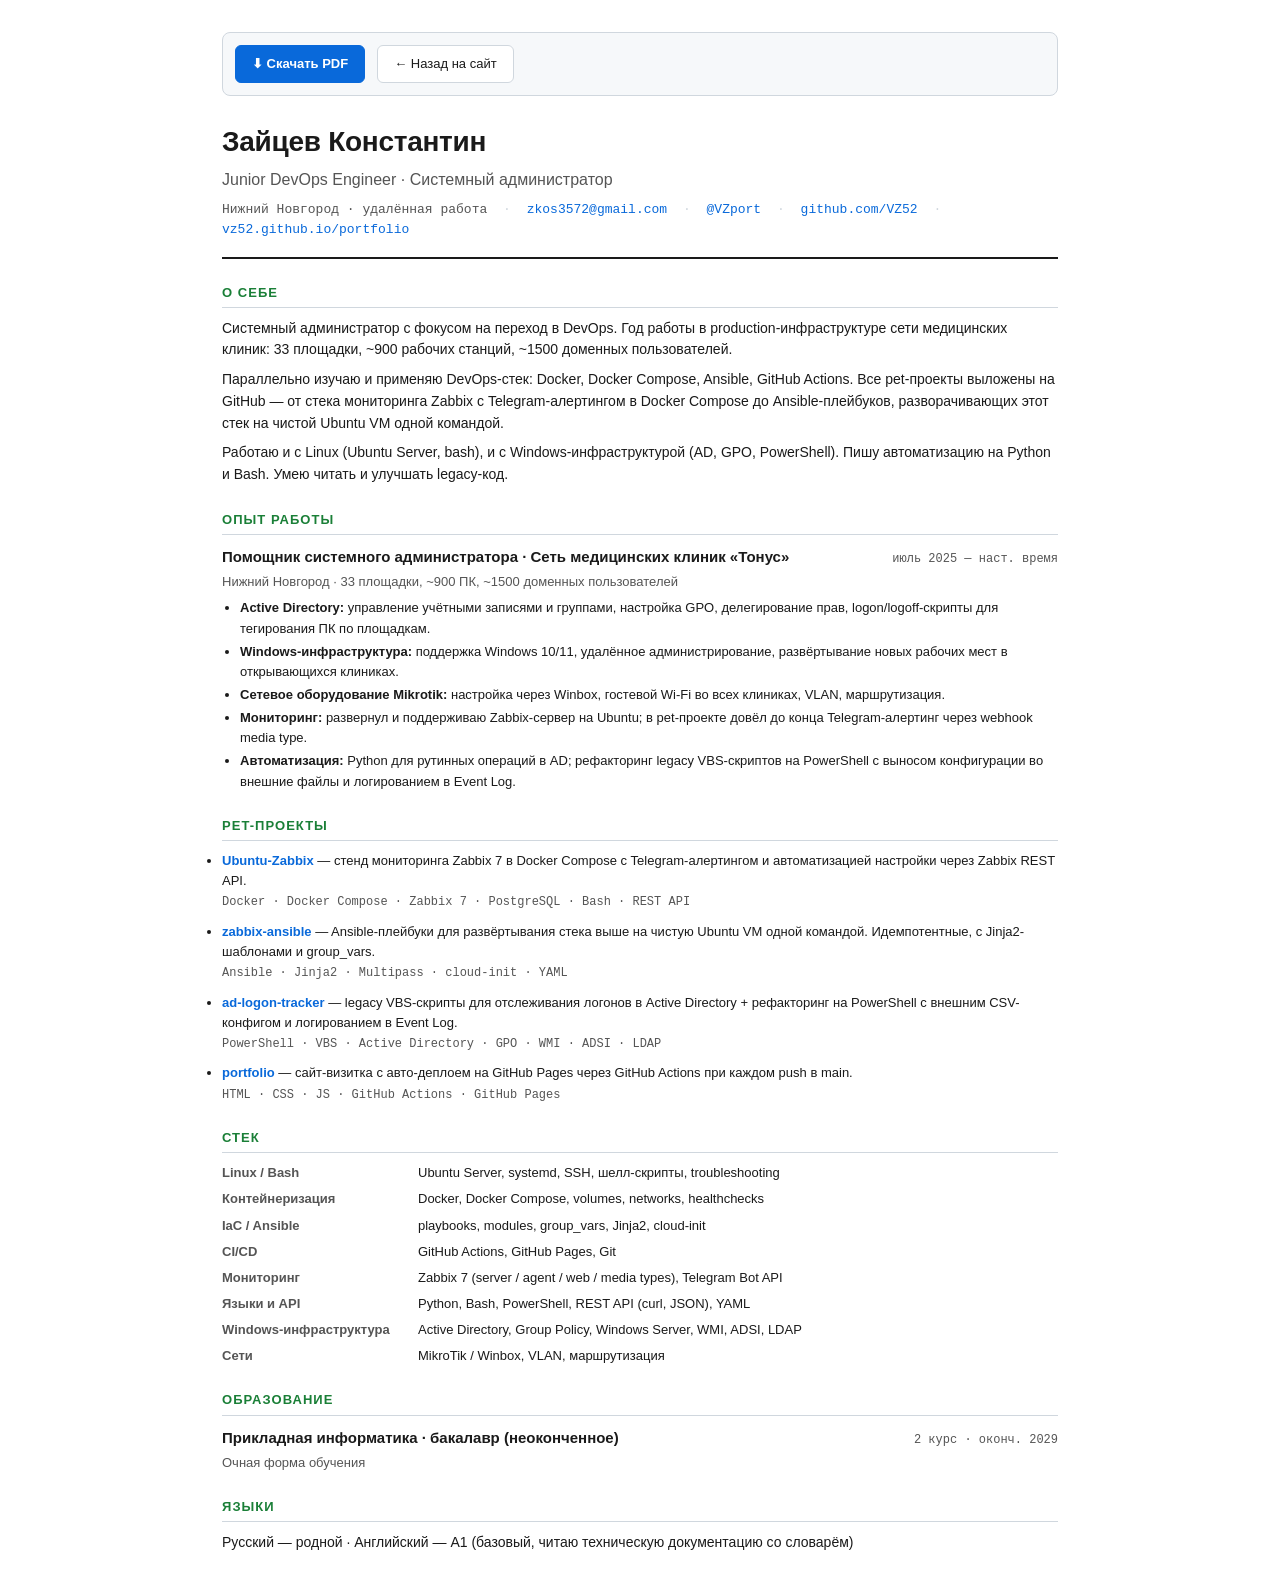
==== cv.html @ 30f7f747 "Фавикон + страница резюме (cv.html) с выгрузкой в PDF - favicon.svg: зелёный $_ в стиле terminal pro" ====
<!DOCTYPE html>
<html lang="ru">
<head>
  <meta charset="UTF-8" />
  <meta name="viewport" content="width=device-width, initial-scale=1.0" />
  <title>Резюме · Зайцев Константин — Junior DevOps</title>
  <link rel="icon" type="image/svg+xml" href="favicon.svg" />
  <style>
    :root {
      --bg: #ffffff;
      --text: #1a1a1a;
      --text-dim: #555;
      --accent: #0969da;
      --green: #1a7f37;
      --border: #d0d7de;
      --bg-soft: #f6f8fa;
      --mono: ui-monospace, 'SF Mono', Menlo, Monaco, monospace;
      --sans: -apple-system, BlinkMacSystemFont, 'Segoe UI', Roboto, sans-serif;
    }
    * { box-sizing: border-box; margin: 0; padding: 0; }
    body {
      background: var(--bg);
      color: var(--text);
      font-family: var(--sans);
      font-size: 14px;
      line-height: 1.55;
      padding: 32px;
      max-width: 900px;
      margin: 0 auto;
    }
    .actions {
      display: flex;
      gap: 12px;
      margin-bottom: 24px;
      padding: 12px;
      background: var(--bg-soft);
      border: 1px solid var(--border);
      border-radius: 8px;
    }
    .actions button, .actions a {
      padding: 8px 16px;
      border: 1px solid var(--border);
      border-radius: 6px;
      background: white;
      color: var(--text);
      font: inherit;
      font-size: 13px;
      cursor: pointer;
      text-decoration: none;
    }
    .actions button.primary {
      background: var(--accent);
      color: white;
      border-color: var(--accent);
      font-weight: 600;
    }
    .actions button:hover, .actions a:hover { opacity: 0.9; }

    header.cv-header {
      border-bottom: 2px solid var(--text);
      padding-bottom: 16px;
      margin-bottom: 24px;
    }
    header.cv-header h1 {
      font-size: 28px;
      font-weight: 700;
      letter-spacing: -0.01em;
      margin-bottom: 4px;
    }
    header.cv-header .role {
      font-size: 16px;
      color: var(--text-dim);
      margin-bottom: 8px;
    }
    header.cv-header .contacts {
      font-size: 13px;
      color: var(--text-dim);
      font-family: var(--mono);
    }
    header.cv-header .contacts a { color: var(--accent); text-decoration: none; }
    header.cv-header .contacts a:hover { text-decoration: underline; }
    header.cv-header .contacts span { margin: 0 8px; color: var(--border); }

    h2.section-title {
      font-size: 13px;
      font-weight: 700;
      text-transform: uppercase;
      letter-spacing: 0.08em;
      color: var(--green);
      margin: 24px 0 10px;
      padding-bottom: 4px;
      border-bottom: 1px solid var(--border);
    }

    .summary { margin-bottom: 8px; }
    .summary p { margin-bottom: 8px; }

    .exp-block { margin-bottom: 14px; }
    .exp-head {
      display: flex;
      justify-content: space-between;
      align-items: baseline;
      margin-bottom: 4px;
    }
    .exp-head .title { font-weight: 700; font-size: 15px; }
    .exp-head .period { font-size: 12px; color: var(--text-dim); font-family: var(--mono); }
    .exp-meta { font-size: 13px; color: var(--text-dim); margin-bottom: 6px; }
    .exp-block ul { padding-left: 18px; }
    .exp-block li { margin-bottom: 3px; font-size: 13px; }

    .skills-grid {
      display: grid;
      grid-template-columns: 180px 1fr;
      gap: 6px 16px;
    }
    .skills-grid dt {
      font-weight: 600;
      font-size: 13px;
      color: var(--text-dim);
    }
    .skills-grid dd { font-size: 13px; }

    .projects li { margin-bottom: 10px; font-size: 13px; }
    .projects li strong { color: var(--accent); }
    .projects li a { color: var(--accent); text-decoration: none; }
    .projects li a:hover { text-decoration: underline; }
    .projects li .stack {
      display: block;
      font-family: var(--mono);
      font-size: 12px;
      color: var(--text-dim);
      margin-top: 2px;
    }

    @media print {
      body { padding: 0; font-size: 12px; }
      .actions { display: none; }
      header.cv-header h1 { font-size: 22px; }
      h2.section-title { margin-top: 14px; font-size: 11px; }
      a { color: var(--text) !important; }
    }
  </style>
</head>
<body>

<div class="actions">
  <button class="primary" onclick="window.print()">⬇ Скачать PDF</button>
  <a href="index.html">← Назад на сайт</a>
</div>

<header class="cv-header">
  <h1>Зайцев Константин</h1>
  <p class="role">Junior DevOps Engineer · Системный администратор</p>
  <p class="contacts">
    Нижний Новгород · удалённая работа
    <span>·</span>
    <a href="mailto:zkos3572@gmail.com">zkos3572@gmail.com</a>
    <span>·</span>
    <a href="https://t.me/VZport">@VZport</a>
    <span>·</span>
    <a href="https://github.com/VZ52">github.com/VZ52</a>
    <span>·</span>
    <a href="https://vz52.github.io/portfolio/">vz52.github.io/portfolio</a>
  </p>
</header>

<section class="summary">
  <h2 class="section-title">О себе</h2>
  <p>
    Системный администратор с фокусом на переход в DevOps. Год работы
    в production-инфраструктуре сети медицинских клиник: 33 площадки,
    ~900 рабочих станций, ~1500 доменных пользователей.
  </p>
  <p>
    Параллельно изучаю и применяю DevOps-стек: Docker, Docker Compose,
    Ansible, GitHub Actions. Все pet-проекты выложены на GitHub —
    от стека мониторинга Zabbix с Telegram-алертингом в Docker Compose
    до Ansible-плейбуков, разворачивающих этот стек на чистой Ubuntu VM
    одной командой.
  </p>
  <p>
    Работаю и с Linux (Ubuntu Server, bash), и с Windows-инфраструктурой
    (AD, GPO, PowerShell). Пишу автоматизацию на Python и Bash. Умею читать
    и улучшать legacy-код.
  </p>
</section>

<section>
  <h2 class="section-title">Опыт работы</h2>
  <div class="exp-block">
    <div class="exp-head">
      <span class="title">Помощник системного администратора · Сеть медицинских клиник «Тонус»</span>
      <span class="period">июль 2025 — наст. время</span>
    </div>
    <p class="exp-meta">Нижний Новгород · 33 площадки, ~900 ПК, ~1500 доменных пользователей</p>
    <ul>
      <li><b>Active Directory:</b> управление учётными записями и группами, настройка GPO, делегирование прав, logon/logoff-скрипты для тегирования ПК по площадкам.</li>
      <li><b>Windows-инфраструктура:</b> поддержка Windows 10/11, удалённое администрирование, развёртывание новых рабочих мест в открывающихся клиниках.</li>
      <li><b>Сетевое оборудование Mikrotik:</b> настройка через Winbox, гостевой Wi-Fi во всех клиниках, VLAN, маршрутизация.</li>
      <li><b>Мониторинг:</b> развернул и поддерживаю Zabbix-сервер на Ubuntu; в pet-проекте довёл до конца Telegram-алертинг через webhook media type.</li>
      <li><b>Автоматизация:</b> Python для рутинных операций в AD; рефакторинг legacy VBS-скриптов на PowerShell с выносом конфигурации во внешние файлы и логированием в Event Log.</li>
    </ul>
  </div>
</section>

<section>
  <h2 class="section-title">Pet-проекты</h2>
  <ul class="projects">
    <li>
      <strong><a href="https://github.com/VZ52/Ubuntu-Zabbix">Ubuntu-Zabbix</a></strong> —
      стенд мониторинга Zabbix 7 в Docker Compose с Telegram-алертингом и автоматизацией настройки через Zabbix REST API.
      <span class="stack">Docker · Docker Compose · Zabbix 7 · PostgreSQL · Bash · REST API</span>
    </li>
    <li>
      <strong><a href="https://github.com/VZ52/zabbix-ansible">zabbix-ansible</a></strong> —
      Ansible-плейбуки для развёртывания стека выше на чистую Ubuntu VM одной командой. Идемпотентные, с Jinja2-шаблонами и group_vars.
      <span class="stack">Ansible · Jinja2 · Multipass · cloud-init · YAML</span>
    </li>
    <li>
      <strong><a href="https://github.com/VZ52/ad-logon-tracker">ad-logon-tracker</a></strong> —
      legacy VBS-скрипты для отслеживания логонов в Active Directory + рефакторинг на PowerShell с внешним CSV-конфигом и логированием в Event Log.
      <span class="stack">PowerShell · VBS · Active Directory · GPO · WMI · ADSI · LDAP</span>
    </li>
    <li>
      <strong><a href="https://github.com/VZ52/portfolio">portfolio</a></strong> —
      сайт-визитка с авто-деплоем на GitHub Pages через GitHub Actions при каждом push в main.
      <span class="stack">HTML · CSS · JS · GitHub Actions · GitHub Pages</span>
    </li>
  </ul>
</section>

<section>
  <h2 class="section-title">Стек</h2>
  <dl class="skills-grid">
    <dt>Linux / Bash</dt>
    <dd>Ubuntu Server, systemd, SSH, шелл-скрипты, troubleshooting</dd>
    <dt>Контейнеризация</dt>
    <dd>Docker, Docker Compose, volumes, networks, healthchecks</dd>
    <dt>IaC / Ansible</dt>
    <dd>playbooks, modules, group_vars, Jinja2, cloud-init</dd>
    <dt>CI/CD</dt>
    <dd>GitHub Actions, GitHub Pages, Git</dd>
    <dt>Мониторинг</dt>
    <dd>Zabbix 7 (server / agent / web / media types), Telegram Bot API</dd>
    <dt>Языки и API</dt>
    <dd>Python, Bash, PowerShell, REST API (curl, JSON), YAML</dd>
    <dt>Windows-инфраструктура</dt>
    <dd>Active Directory, Group Policy, Windows Server, WMI, ADSI, LDAP</dd>
    <dt>Сети</dt>
    <dd>MikroTik / Winbox, VLAN, маршрутизация</dd>
  </dl>
</section>

<section>
  <h2 class="section-title">Образование</h2>
  <div class="exp-block">
    <div class="exp-head">
      <span class="title">Прикладная информатика · бакалавр (неоконченное)</span>
      <span class="period">2 курс · оконч. 2029</span>
    </div>
    <p class="exp-meta">Очная форма обучения</p>
  </div>
</section>

<section>
  <h2 class="section-title">Языки</h2>
  <p>Русский — родной · Английский — A1 (базовый, читаю техническую документацию со словарём)</p>
</section>

</body>
</html>
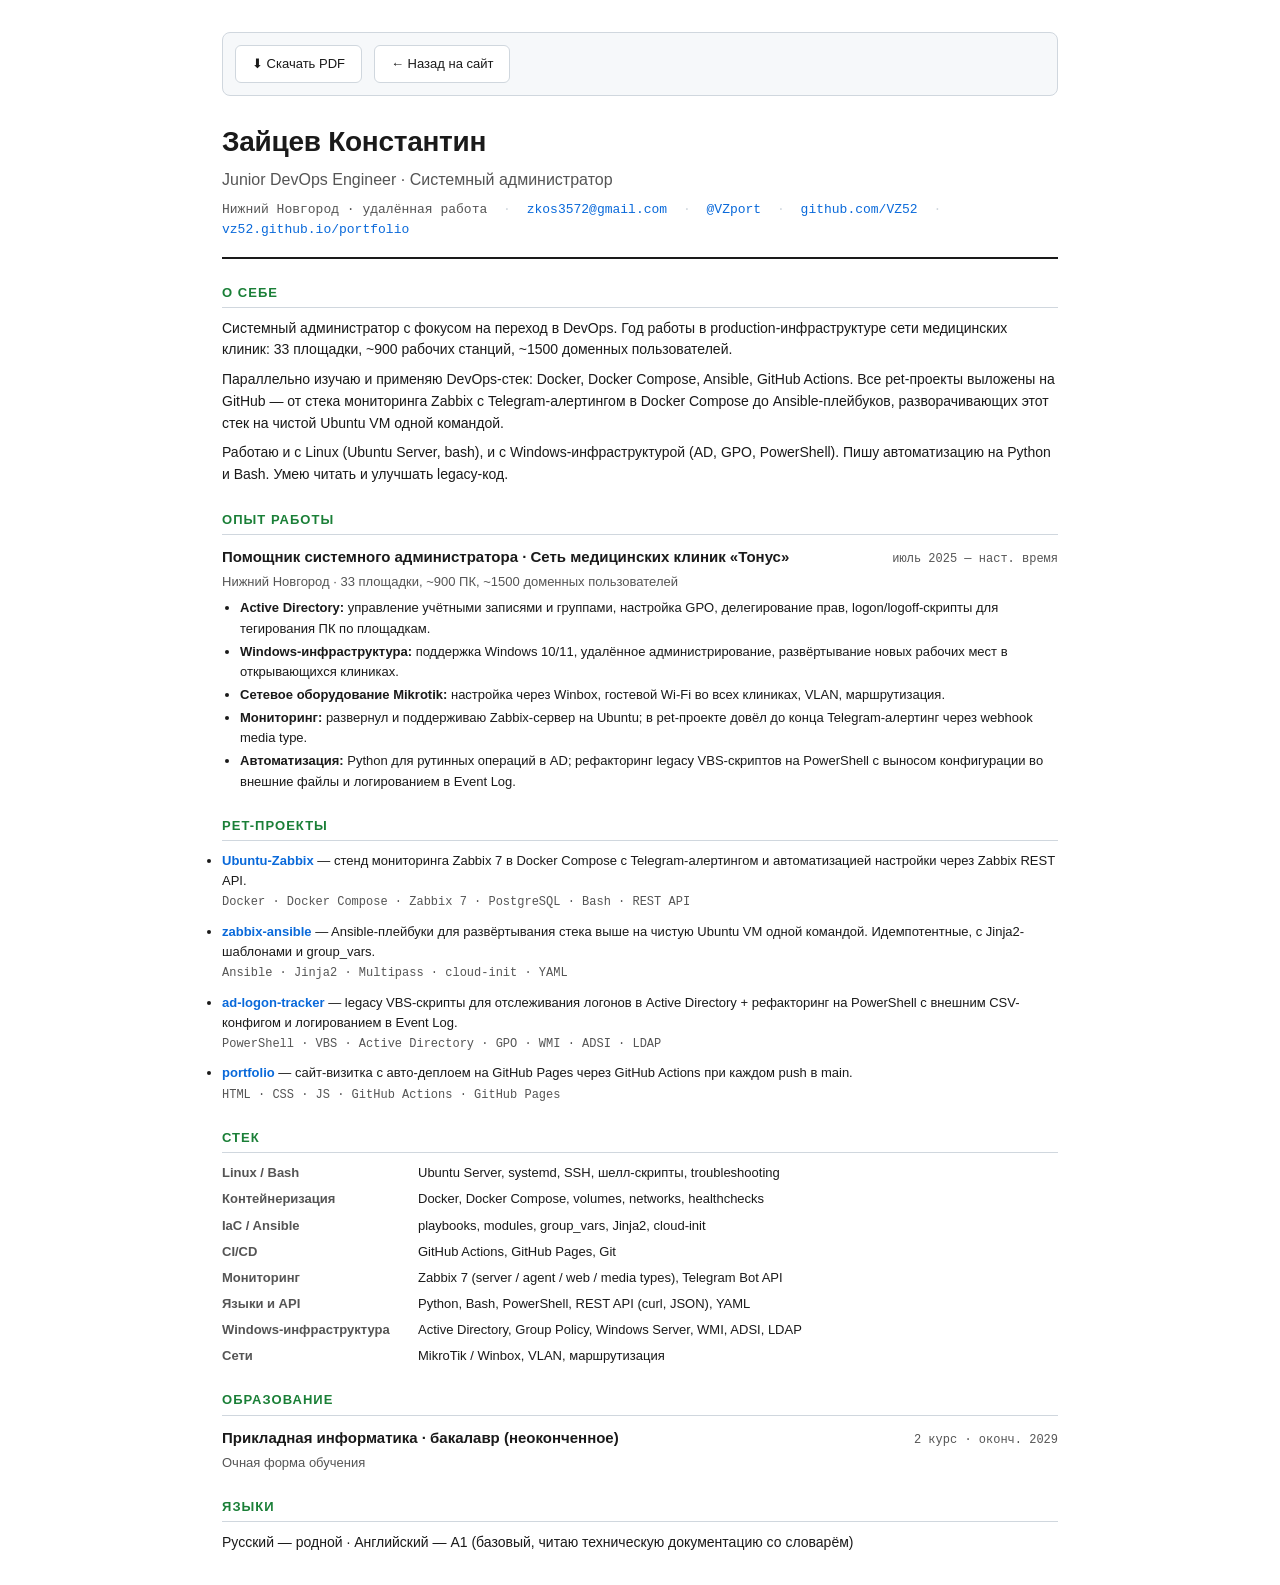
==== commit 327a5ccf: "Скачивание резюме: реальный PDF вместо window.print() - Konstantin_Zaitsev_CV.pdf: сгенерирован из c" ====
--- a/cv.html
+++ b/cv.html
@@ -5,6 +5,9 @@
   <meta name="viewport" content="width=device-width, initial-scale=1.0" />
   <title>Резюме · Зайцев Константин — Junior DevOps</title>
   <link rel="icon" type="image/svg+xml" href="favicon.svg" />
+  <link rel="icon" type="image/png" sizes="32x32" href="favicon-32.png" />
+  <link rel="icon" type="image/png" sizes="192x192" href="favicon-192.png" />
+  <link rel="apple-touch-icon" sizes="192x192" href="favicon-192.png" />
   <style>
     :root {
       --bg: #ffffff;
@@ -144,7 +147,7 @@
 <body>
 
 <div class="actions">
-  <button class="primary" onclick="window.print()">⬇ Скачать PDF</button>
+  <a class="primary" href="Konstantin_Zaitsev_CV.pdf" download>⬇ Скачать PDF</a>
   <a href="index.html">← Назад на сайт</a>
 </div>
 
